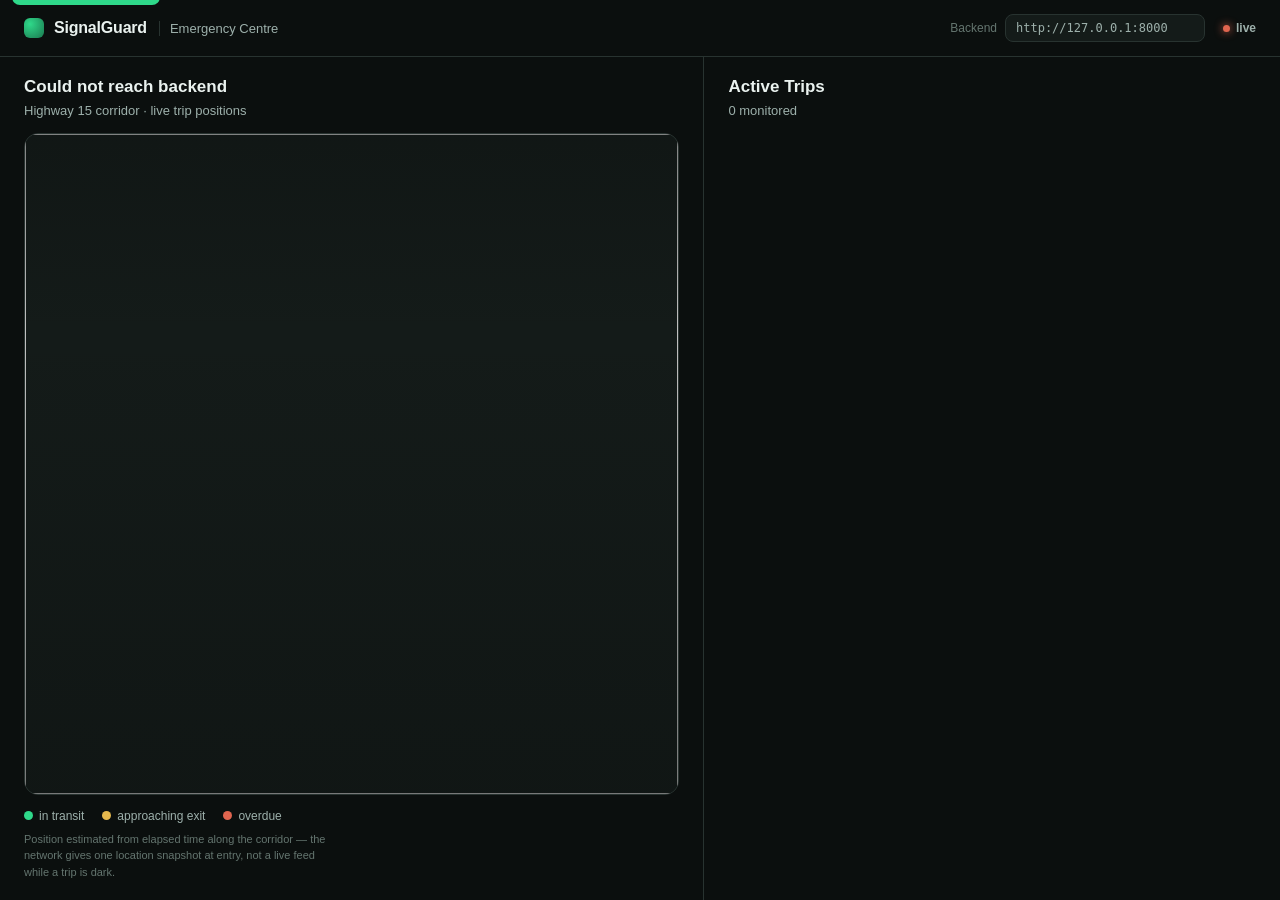
==== dashboard/index.html @ 2173bbbf "feat(dashboard): emergency-centre web dashboard Vanilla HTML/CSS/JS, no build step. Live trip list w" ====
<!doctype html>
<html lang="en">
<head>
<meta charset="UTF-8" />
<meta name="viewport" content="width=device-width, initial-scale=1" />
<meta name="theme-color" content="#0b0f0e" />
<title>SignalGuard — Emergency Centre</title>
<link rel="stylesheet" href="css/style.css" />
</head>
<body>

<a class="skip-link" href="#trip-list">Skip to active trips</a>

<h1 class="visually-hidden">SignalGuard Emergency Centre</h1>

<header class="topbar">
  <div class="brand">
    <span class="brand-mark" aria-hidden="true"></span>
    <span class="brand-name">SignalGuard</span>
    <span class="brand-sub">Emergency Centre</span>
  </div>
  <div class="topbar-right">
    <label class="backend-field">
      <span>Backend</span>
      <input
        id="backend-url"
        type="url"
        name="backend-url"
        autocomplete="off"
        spellcheck="false"
        inputmode="url"
      />
    </label>
    <div class="live-indicator" id="live-indicator" aria-live="polite">
      <span class="dot" aria-hidden="true"></span> live
    </div>
  </div>
</header>

<main class="layout">
  <section class="map-panel" aria-label="Corridor map">
    <div class="panel-head">
      <h2 id="zone-label">Loading zone…</h2>
      <span class="panel-hint">Highway 15 corridor · live trip positions</span>
    </div>
    <div class="map-frame" id="map-frame">
      <img id="map-image" alt="" />
      <div id="map-overlay" class="map-overlay"></div>
      <div class="map-attribution" id="map-attribution"></div>
    </div>
    <div class="legend">
      <span><i class="swatch green" aria-hidden="true"></i> in transit</span>
      <span><i class="swatch amber" aria-hidden="true"></i> approaching exit</span>
      <span><i class="swatch red" aria-hidden="true"></i> overdue</span>
    </div>
    <p class="map-note">Position estimated from elapsed time along the corridor — the network gives one location snapshot at entry, not a live feed while a trip is dark.</p>
  </section>

  <section class="list-panel" aria-label="Active trips">
    <div class="panel-head">
      <h2>Active Trips</h2>
      <span class="panel-hint" id="trip-count">0 monitored</span>
    </div>
    <div id="trip-list" class="trip-list" aria-live="polite"></div>
    <div id="empty-state" class="empty-state">
      <p>No trips in the corridor right now.</p>
      <p class="muted">The queue fills automatically when a traveller crosses a gate — nothing to configure here.</p>
    </div>
  </section>
</main>

<aside class="detail-panel" id="detail-panel" hidden>
  <div class="detail-head">
    <button class="close-btn" id="detail-close" aria-label="Close">✕</button>
    <span class="status-pill" id="detail-status">ACTIVE</span>
  </div>
  <h3 id="detail-name">—</h3>
  <p class="detail-sub" id="detail-msisdn">—</p>

  <dl class="detail-grid">
    <div><dt>Entry point</dt><dd id="detail-entry">—</dd></div>
    <div><dt>Last known location</dt><dd id="detail-lastknown">—</dd></div>
    <div><dt>Predicted vs elapsed</dt><dd id="detail-predicted">—</dd></div>
    <div><dt>Battery at entry</dt><dd id="detail-battery">—</dd></div>
    <div><dt>Congestion at entry</dt><dd id="detail-congestion">—</dd></div>
    <div><dt>Risk score</dt><dd id="detail-risk">—</dd></div>
    <div><dt>Contact-alert status</dt><dd id="detail-alert">—</dd></div>
  </dl>

  <div class="decision-record">
    <h4>Agent Decision Record</h4>
    <pre id="detail-record">—</pre>
  </div>

  <button class="resolve-btn" id="detail-resolve">Mark Resolved</button>
</aside>

<div class="scrim" id="scrim" hidden></div>

<script src="js/app.js"></script>
</body>
</html>
---- dashboard/css/style.css ----
:root {
  color-scheme: dark;
  --bg: #0b0f0e;
  --surface: #141b19;
  --surface-raised: #1c2624;
  --border: #283330;
  --text: #eaf2ef;
  --text-secondary: #9db0ab;
  --text-muted: #64756f;
  --accent: #2fd98a;
  --accent-dim: #1b7a50;
  --amber: #e6b94d;
  --danger: #e0654f;
  --radius: 14px;
}

* { box-sizing: border-box; }

button, a, .trip-marker {
  touch-action: manipulation;
  -webkit-tap-highlight-color: transparent;
}

.visually-hidden {
  position: absolute;
  width: 1px; height: 1px;
  padding: 0; margin: -1px;
  overflow: hidden;
  clip: rect(0, 0, 0, 0);
  white-space: nowrap;
  border: 0;
}

.skip-link {
  position: absolute;
  left: 12px; top: 12px;
  background: var(--accent);
  color: #04150e;
  font-weight: 700;
  font-size: 13px;
  padding: 10px 16px;
  border-radius: 8px;
  z-index: 100;
  transform: translateY(-120%);
  transition: transform 150ms ease;
}
.skip-link:focus {
  transform: translateY(0);
}

html, body {
  margin: 0;
  min-height: 100%;
  background: var(--bg);
  color: var(--text);
  font-family: -apple-system, "Segoe UI", Roboto, Inter, Arial, sans-serif;
}

body {
  display: flex;
  flex-direction: column;
  /* No overflow:hidden here — on a narrow viewport .layout stacks into
     one column and needs the page to scroll normally. The wide-viewport
     two-column layout gets its own contained scrolling instead (see
     .trip-list below), which is where "app-like, not a webpage" belongs. */
  min-height: 100vh;
}

/* ---------- topbar ---------- */

.topbar {
  display: flex;
  align-items: center;
  justify-content: space-between;
  padding: 14px 24px;
  border-bottom: 1px solid var(--border);
  flex: none;
}

.brand { display: flex; align-items: center; gap: 10px; }

.brand-mark {
  width: 20px; height: 20px;
  border-radius: 6px;
  background: radial-gradient(circle at 30% 30%, var(--accent), var(--accent-dim));
}

.brand-name { font-weight: 700; font-size: 16px; letter-spacing: -0.2px; }

.brand-sub {
  color: var(--text-secondary);
  font-size: 13px;
  border-left: 1px solid var(--border);
  padding-left: 10px;
  margin-left: 2px;
}

.topbar-right { display: flex; align-items: center; gap: 18px; }

.backend-field {
  display: flex;
  align-items: center;
  gap: 8px;
  font-size: 12px;
  color: var(--text-muted);
}

.backend-field input {
  background: var(--surface);
  border: 1px solid var(--border);
  color: var(--text-secondary);
  border-radius: 8px;
  padding: 6px 10px;
  font-size: 12px;
  width: 200px;
  font-family: ui-monospace, monospace;
}

.backend-field input:focus {
  border-color: var(--accent);
  color: var(--text);
}

.backend-field input:focus-visible {
  outline: none;
  box-shadow: 0 0 0 3px rgba(47, 217, 138, 0.35);
}

.live-indicator {
  display: flex;
  align-items: center;
  gap: 6px;
  font-size: 12px;
  color: var(--text-secondary);
  font-weight: 600;
}

.live-indicator .dot {
  width: 7px; height: 7px;
  border-radius: 50%;
  background: var(--accent);
  box-shadow: 0 0 8px var(--accent);
  animation: pulse 1.8s ease-in-out infinite;
}

.live-indicator.stale .dot {
  background: var(--danger);
  box-shadow: 0 0 8px var(--danger);
  animation: none;
}

@keyframes pulse {
  0%, 100% { opacity: 1; }
  50% { opacity: 0.35; }
}

/* ---------- layout ---------- */

.layout {
  flex: 1;
  display: grid;
  grid-template-columns: minmax(360px, 1.1fr) minmax(340px, 0.9fr);
  gap: 1px;
  background: var(--border);
  min-height: 0;
}

.map-panel, .list-panel {
  background: var(--bg);
  display: flex;
  flex-direction: column;
  min-width: 0;
  padding: 20px 24px;
}

/* App-like fixed-viewport shell with internally-scrolling panels — only
   once there's room for the two-column grid it's designed for. Below
   that, .layout stacks (see the bottom media query) and the whole page
   scrolls normally instead; forcing overflow:hidden there would trap
   content no viewport had room to show. */
@media (min-width: 861px) {
  body { height: 100vh; overflow: hidden; }
  .layout { overflow: hidden; }
  .map-panel, .list-panel { overflow: hidden; }
}

.panel-head { flex: none; margin-bottom: 14px; }
.panel-head h2 { margin: 0 0 4px; font-size: 17px; font-weight: 600; text-wrap: balance; }
.panel-hint { color: var(--text-secondary); font-size: 13px; }

/* ---------- map ---------- */

.map-frame {
  position: relative;
  flex: 1;
  min-height: 220px;
  border-radius: var(--radius);
  overflow: hidden;
  background: var(--surface);
  border: 1px solid var(--border);
}

.map-frame img {
  position: absolute;
  inset: 0;
  width: 100%;
  height: 100%;
  object-fit: fill; /* container's aspect-ratio is set in JS to match the
                        image exactly, so this never distorts or crops —
                        cropping would break the lat/lon-to-% projection
                        markers rely on. */
  filter: saturate(0.85);
}

.map-frame::after {
  content: "";
  position: absolute;
  inset: 0;
  background: linear-gradient(180deg, rgba(11,15,14,.35), rgba(11,15,14,0) 30%, rgba(11,15,14,.4));
  pointer-events: none;
}

.map-overlay {
  position: absolute;
  inset: 0;
  width: 100%;
  height: 100%;
  z-index: 1;
}

.map-marker {
  position: absolute;
  transform: translate(-50%, -50%);
}

.gate-marker {
  display: flex;
  flex-direction: column;
  align-items: center;
  gap: 3px;
  pointer-events: none;
}
.gate-marker .dot {
  width: 9px; height: 9px;
  border-radius: 50%;
  background: var(--text-muted);
  border: 2px solid rgba(0,0,0,.4);
}
.gate-marker .label {
  font-size: 10px;
  font-weight: 700;
  letter-spacing: 0.4px;
  color: var(--text-secondary);
  background: rgba(11,15,14,.75);
  padding: 2px 6px;
  border-radius: 4px;
  white-space: nowrap;
}

.trip-marker {
  width: 16px; height: 16px;
  border-radius: 50%;
  border: none;
  padding: 0;
  cursor: pointer;
  display: flex;
  align-items: center;
  justify-content: center;
  touch-action: manipulation;
}
.trip-marker:focus-visible {
  outline: 2px solid #fff;
  outline-offset: 3px;
}
.trip-marker::after {
  content: "";
  width: 8px; height: 8px;
  border-radius: 50%;
  background: #fff;
}
.trip-marker.state-green { background: var(--accent); box-shadow: 0 0 0 6px rgba(47,217,138,.18); }
.trip-marker.state-amber { background: var(--amber); box-shadow: 0 0 0 6px rgba(230,185,77,.18); }
.trip-marker.state-red { background: var(--danger); box-shadow: 0 0 0 6px rgba(224,101,79,.22); }
.trip-marker.selected { outline: 2px solid #fff; outline-offset: 2px; }

.map-attribution {
  position: absolute;
  right: 8px; bottom: 6px;
  font-size: 10px;
  color: rgba(255,255,255,.7);
  text-shadow: 0 1px 2px rgba(0,0,0,.8);
  z-index: 2;
}

.legend {
  flex: none;
  display: flex;
  gap: 18px;
  margin-top: 14px;
  font-size: 12px;
  color: var(--text-secondary);
}

.legend span { display: flex; align-items: center; gap: 6px; }

.map-note {
  flex: none;
  margin: 8px 0 0;
  font-size: 11px;
  line-height: 1.5;
  color: var(--text-muted);
  max-width: 52ch;
}

.swatch {
  width: 9px; height: 9px;
  border-radius: 50%;
  display: inline-block;
}
.swatch.green { background: var(--accent); }
.swatch.amber { background: var(--amber); }
.swatch.red { background: var(--danger); }

/* ---------- trip list ---------- */

.list-panel { border-left: 0; }

#trip-count,
.trip-row .trip-meta,
.detail-grid dd {
  font-variant-numeric: tabular-nums;
}

.trip-list {
  flex: 1;
  overflow-y: auto;
  overscroll-behavior: contain;
  display: flex;
  flex-direction: column;
  gap: 8px;
  padding-right: 4px;
}

.trip-row {
  display: flex;
  align-items: center;
  gap: 12px;
  background: var(--surface);
  border: 1px solid var(--border);
  border-radius: 12px;
  padding: 12px 14px;
  cursor: pointer;
  transition: background 120ms ease, border-color 120ms ease;
  text-align: left;
  width: 100%;
}

.trip-row:hover { background: var(--surface-raised); }
.trip-row.selected { border-color: var(--accent); background: var(--surface-raised); }

.trip-row .status-dot {
  width: 10px; height: 10px;
  border-radius: 50%;
  flex: none;
}
.trip-row.state-green .status-dot { background: var(--accent); box-shadow: 0 0 6px var(--accent); }
.trip-row.state-amber .status-dot { background: var(--amber); box-shadow: 0 0 6px var(--amber); }
.trip-row.state-red .status-dot { background: var(--danger); box-shadow: 0 0 6px var(--danger); }

.trip-row .trip-main { flex: 1; min-width: 0; }

.trip-row .trip-name {
  font-weight: 600;
  font-size: 14px;
  white-space: nowrap;
  overflow: hidden;
  text-overflow: ellipsis;
}

.trip-row .trip-meta {
  color: var(--text-secondary);
  font-size: 12px;
  margin-top: 2px;
}

.trip-row .trip-state-label {
  font-size: 11px;
  font-weight: 700;
  letter-spacing: 0.4px;
  padding: 3px 8px;
  border-radius: 6px;
  flex: none;
}
.trip-row.state-green .trip-state-label { color: var(--accent); background: rgba(47,217,138,.12); }
.trip-row.state-amber .trip-state-label { color: var(--amber); background: rgba(230,185,77,.12); }
.trip-row.state-red .trip-state-label { color: var(--danger); background: rgba(224,101,79,.14); }

.empty-state {
  display: none;
  flex: 1;
  align-items: center;
  justify-content: center;
  flex-direction: column;
  text-align: center;
  color: var(--text-secondary);
  gap: 6px;
  padding: 30px;
}
.empty-state.visible { display: flex; }
.empty-state .muted { color: var(--text-muted); font-size: 13px; max-width: 320px; }

/* ---------- detail panel ---------- */

.detail-panel {
  position: fixed;
  top: 0; right: 0; bottom: 0;
  width: min(420px, 100vw);
  background: var(--surface);
  border-left: 1px solid var(--border);
  padding: 24px;
  overflow-y: auto;
  overscroll-behavior: contain;
  z-index: 20;
  transform: translateX(0);
  box-shadow: -20px 0 40px rgba(0,0,0,.4);
}

.detail-head {
  display: flex;
  align-items: center;
  justify-content: space-between;
  margin-bottom: 16px;
}

.close-btn {
  background: none;
  border: none;
  color: var(--text-secondary);
  font-size: 16px;
  cursor: pointer;
  padding: 4px;
  line-height: 1;
}
.close-btn:hover { color: var(--text); }

.status-pill {
  font-size: 11px;
  font-weight: 700;
  letter-spacing: 0.5px;
  padding: 4px 10px;
  border-radius: 20px;
  background: var(--surface-raised);
  color: var(--text-secondary);
  border: 1px solid var(--border);
}
.status-pill.state-green { color: var(--accent); border-color: rgba(47,217,138,.4); }
.status-pill.state-amber { color: var(--amber); border-color: rgba(230,185,77,.4); }
.status-pill.state-red { color: var(--danger); border-color: rgba(224,101,79,.5); }

.detail-panel h3 { margin: 0 0 2px; font-size: 20px; }
.detail-sub { margin: 0 0 20px; color: var(--text-secondary); font-size: 13px; font-family: ui-monospace, monospace; }

.detail-grid {
  display: grid;
  grid-template-columns: 1fr;
  gap: 14px;
  margin: 0 0 22px;
}
.detail-grid dt {
  font-size: 11px;
  text-transform: uppercase;
  letter-spacing: 0.5px;
  color: var(--text-muted);
  margin-bottom: 3px;
}
.detail-grid dd {
  margin: 0;
  font-size: 14px;
  color: var(--text);
}

.decision-record { margin-bottom: 22px; }
.decision-record h4 {
  font-size: 12px;
  text-transform: uppercase;
  letter-spacing: 0.5px;
  color: var(--text-muted);
  margin: 0 0 8px;
}
.decision-record pre {
  background: var(--bg);
  border: 1px solid var(--border);
  border-radius: 10px;
  padding: 12px 14px;
  font-size: 12px;
  line-height: 1.6;
  color: var(--text-secondary);
  white-space: pre-wrap;
  word-break: break-word;
  font-family: ui-monospace, "SF Mono", Consolas, monospace;
  max-height: 220px;
  overflow-y: auto;
}

.resolve-btn {
  width: 100%;
  padding: 13px;
  border-radius: 12px;
  border: none;
  background: var(--accent);
  color: #04150e;
  font-weight: 700;
  font-size: 14px;
  cursor: pointer;
}
.resolve-btn:hover { filter: brightness(1.06); }
.resolve-btn:disabled { opacity: 0.45; cursor: default; }

.scrim {
  position: fixed;
  inset: 0;
  background: rgba(0,0,0,.35);
  z-index: 10;
}

@media (max-width: 860px) {
  .layout { grid-template-columns: 1fr; grid-auto-rows: minmax(240px, auto) 1fr; }
}

@media (prefers-reduced-motion: reduce) {
  .live-indicator .dot { animation: none; }
  .skip-link, .trip-row, .resolve-btn { transition: none; }
}
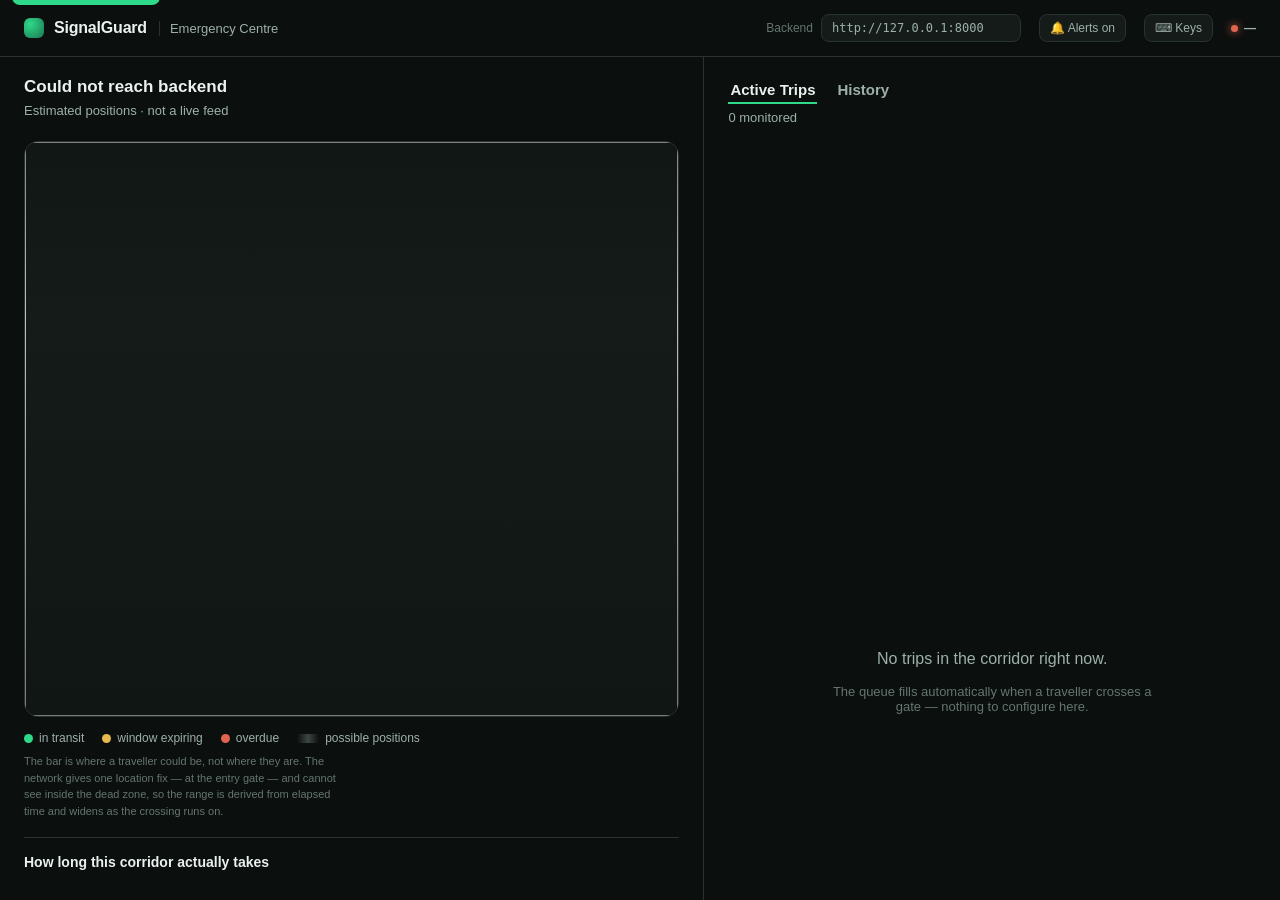
==== commit 4d1c2a55: "fix(dashboard): escape backend-derived text, and rebuild the console Security fix first, because it " ====
--- a/dashboard/index.html
+++ b/dashboard/index.html
@@ -5,13 +5,19 @@
 <meta name="viewport" content="width=device-width, initial-scale=1" />
 <meta name="theme-color" content="#0b0f0e" />
 <title>SignalGuard — Emergency Centre</title>
-<link rel="stylesheet" href="css/style.css" />
+<link rel="stylesheet" href="css/style.css?v=4" />
 </head>
 <body>
 
 <a class="skip-link" href="#trip-list">Skip to active trips</a>
 
 <h1 class="visually-hidden">SignalGuard Emergency Centre</h1>
+
+<!-- Announcements only, never a wrapper around the list. A live region
+     around a list that repaints every 3 seconds makes a screen reader
+     re-read the whole queue on every poll, which is worse than having no
+     live region at all. This node is written to only on transitions. -->
+<div id="announcer" class="visually-hidden" role="status" aria-live="polite" aria-atomic="true"></div>
 
 <header class="topbar">
   <div class="brand">
@@ -31,45 +37,97 @@
         inputmode="url"
       />
     </label>
-    <div class="live-indicator" id="live-indicator" aria-live="polite">
-      <span class="dot" aria-hidden="true"></span> live
+    <button id="mute-toggle" class="mute-toggle" type="button" aria-pressed="false">🔔 Alerts on</button>
+    <button id="shortcut-toggle" class="mute-toggle" type="button" aria-controls="shortcut-hint">⌨ Keys</button>
+    <div class="live-indicator" id="live-indicator">
+      <span class="dot" aria-hidden="true"></span>
+      <span id="last-updated" class="last-updated">—</span>
     </div>
   </div>
 </header>
+
+<!-- Keyboard reference. Hidden by default and toggled with "?" — a
+     dispatcher console should be operable without a mouse, but the list of
+     how is not something to occupy the screen permanently. -->
+<div class="shortcut-hint" id="shortcut-hint" hidden role="dialog" aria-label="Keyboard shortcuts">
+  <h2>Keyboard</h2>
+  <dl></dl>
+</div>
 
 <main class="layout">
   <section class="map-panel" aria-label="Corridor map">
     <div class="panel-head">
       <h2 id="zone-label">Loading zone…</h2>
-      <span class="panel-hint">Highway 15 corridor · live trip positions</span>
+      <span class="panel-hint">Estimated positions · not a live feed</span>
+      <!-- Only rendered when more than one zone exists; a dropdown with a
+           single option is furniture, not a control. -->
+      <label class="zone-picker" hidden>
+        <span class="visually-hidden">Corridor</span>
+        <select id="zone-select" hidden></select>
+      </label>
     </div>
     <div class="map-frame" id="map-frame">
       <img id="map-image" alt="" />
+      <!-- Uncertainty arcs sit under the markers so a marker is always
+           clickable where the two overlap. -->
+      <svg id="cone-layer" class="cone-layer" aria-hidden="true"></svg>
       <div id="map-overlay" class="map-overlay"></div>
       <div class="map-attribution" id="map-attribution"></div>
     </div>
+    <!-- A zone promoted from a coverage candidate has real gates and real
+         trips but no bundled tiles. Drawing its trips over Highway 15's
+         terrain would put a traveller on a map somewhere they have never
+         been, so the frame is hidden and says why. -->
+    <p class="zone-map-note" id="zone-map-note" hidden>
+      No map pack bundled for this corridor yet — it was discovered from
+      coverage data rather than surveyed. The trip list is still live;
+      only the map is unavailable.
+    </p>
     <div class="legend">
       <span><i class="swatch green" aria-hidden="true"></i> in transit</span>
-      <span><i class="swatch amber" aria-hidden="true"></i> approaching exit</span>
+      <span><i class="swatch amber" aria-hidden="true"></i> window expiring</span>
       <span><i class="swatch red" aria-hidden="true"></i> overdue</span>
+      <span><i class="swatch cone" aria-hidden="true"></i> possible positions</span>
     </div>
-    <p class="map-note">Position estimated from elapsed time along the corridor — the network gives one location snapshot at entry, not a live feed while a trip is dark.</p>
+    <p class="map-note">The bar is where a traveller could be, not where they are. The network gives one location fix — at the entry gate — and cannot see inside the dead zone, so the range is derived from elapsed time and widens as the crossing runs on.</p>
+
+    <div class="stats-panel" id="stats-panel">
+      <h3>How long this corridor actually takes</h3>
+      <div id="stats-body"></div>
+    </div>
   </section>
 
-  <section class="list-panel" aria-label="Active trips">
+  <section class="list-panel" aria-label="Trips">
     <div class="panel-head">
-      <h2>Active Trips</h2>
+      <div class="tabs" role="tablist" aria-label="Trip view">
+        <button id="tab-live" class="tab" role="tab" type="button" aria-selected="true">Active Trips</button>
+        <button id="tab-history" class="tab" role="tab" type="button" aria-selected="false">History</button>
+      </div>
       <span class="panel-hint" id="trip-count">0 monitored</span>
     </div>
-    <div id="trip-list" class="trip-list" aria-live="polite"></div>
+    <!-- What moved while the dispatcher was looking elsewhere. -->
+    <aside class="change-banner" id="change-banner" hidden>
+      <div class="change-banner-head">
+        <strong>While you were away</strong>
+        <button type="button" id="change-banner-dismiss" class="mute-toggle">Dismiss</button>
+      </div>
+      <ul id="change-banner-body"></ul>
+    </aside>
+    <div id="trip-list" class="trip-list"></div>
     <div id="empty-state" class="empty-state">
-      <p>No trips in the corridor right now.</p>
-      <p class="muted">The queue fills automatically when a traveller crosses a gate — nothing to configure here.</p>
+      <div data-empty-live>
+        <p>No trips in the corridor right now.</p>
+        <p class="muted">The queue fills automatically when a traveller crosses a gate — nothing to configure here.</p>
+      </div>
+      <div data-empty-history hidden>
+        <p>No completed crossings yet.</p>
+        <p class="muted">Trips move here once they close, so the queue above only ever shows what still needs watching.</p>
+      </div>
     </div>
   </section>
 </main>
 
-<aside class="detail-panel" id="detail-panel" hidden>
+<aside class="detail-panel" id="detail-panel" hidden aria-label="Trip detail">
   <div class="detail-head">
     <button class="close-btn" id="detail-close" aria-label="Close">✕</button>
     <span class="status-pill" id="detail-status">ACTIVE</span>
@@ -81,22 +139,46 @@
     <div><dt>Entry point</dt><dd id="detail-entry">—</dd></div>
     <div><dt>Last known location</dt><dd id="detail-lastknown">—</dd></div>
     <div><dt>Predicted vs elapsed</dt><dd id="detail-predicted">—</dd></div>
+    <div class="span-2"><dt>Where they could be</dt><dd id="detail-position">—</dd></div>
     <div><dt>Battery at entry</dt><dd id="detail-battery">—</dd></div>
     <div><dt>Congestion at entry</dt><dd id="detail-congestion">—</dd></div>
     <div><dt>Risk score</dt><dd id="detail-risk">—</dd></div>
     <div><dt>Contact-alert status</dt><dd id="detail-alert">—</dd></div>
+    <div class="span-2"><dt>Convoy</dt><dd id="detail-convoy">—</dd></div>
   </dl>
 
   <div class="decision-record">
     <h4>Agent Decision Record</h4>
-    <pre id="detail-record">—</pre>
+    <div id="detail-record" class="record-card"></div>
   </div>
 
+  <div class="decision-record" id="detail-escalation-block" hidden>
+    <h4>Escalation Agent Record</h4>
+    <div id="detail-escalation"></div>
+  </div>
+
+  <button class="resolve-btn ghost" id="detail-handoff" type="button">Copy handoff brief</button>
   <button class="resolve-btn" id="detail-resolve">Mark Resolved</button>
+
+  <!-- Resolving clears a live escalation and there is no undo. One stray
+       click on a 40px button should not be able to do that. -->
+  <div class="resolve-confirm" id="detail-resolve-confirm" hidden>
+    <p data-confirm-text></p>
+    <div class="resolve-confirm-actions">
+      <button class="resolve-btn danger" type="button" data-confirm-yes>Yes, resolve</button>
+      <button class="resolve-btn ghost" type="button" data-confirm-no>Cancel</button>
+    </div>
+  </div>
 </aside>
 
 <div class="scrim" id="scrim" hidden></div>
 
-<script src="js/app.js"></script>
+<!-- Version query: this dashboard has no build step, and python -m
+     http.server serves js/app.js with a revalidating Last-Modified
+     that Chrome will happily satisfy from cache across a restart.
+     During the hackathon that meant a browser silently running a
+     previous build of this file while the disk had the current one.
+     Bump on every change. -->
+<script src="js/app.js?v=4"></script>
 </body>
 </html>
--- a/dashboard/css/style.css
+++ b/dashboard/css/style.css
@@ -278,10 +278,15 @@
   border-radius: 50%;
   background: #fff;
 }
-.trip-marker.state-green { background: var(--accent); box-shadow: 0 0 0 6px rgba(47,217,138,.18); }
-.trip-marker.state-amber { background: var(--amber); box-shadow: 0 0 0 6px rgba(230,185,77,.18); }
-.trip-marker.state-red { background: var(--danger); box-shadow: 0 0 0 6px rgba(224,101,79,.22); }
+.trip-marker.state-green { background: var(--accent); box-shadow: 0 0 0 6px rgba(47,217,138,.18); animation: marker-pulse 2.6s ease-in-out infinite; }
+.trip-marker.state-amber { background: var(--amber); box-shadow: 0 0 0 6px rgba(230,185,77,.18); animation: marker-pulse 2s ease-in-out infinite; }
+.trip-marker.state-red { background: var(--danger); box-shadow: 0 0 0 6px rgba(224,101,79,.22); animation: marker-pulse 1.3s ease-in-out infinite; }
 .trip-marker.selected { outline: 2px solid #fff; outline-offset: 2px; }
+
+@keyframes marker-pulse {
+  0%, 100% { transform: scale(1); }
+  50% { transform: scale(1.15); }
+}
 
 .map-attribution {
   position: absolute;
@@ -362,10 +367,19 @@
   width: 10px; height: 10px;
   border-radius: 50%;
   flex: none;
-}
-.trip-row.state-green .status-dot { background: var(--accent); box-shadow: 0 0 6px var(--accent); }
-.trip-row.state-amber .status-dot { background: var(--amber); box-shadow: 0 0 6px var(--amber); }
-.trip-row.state-red .status-dot { background: var(--danger); box-shadow: 0 0 6px var(--danger); }
+  animation: dot-pulse 2.6s ease-in-out infinite;
+}
+/* Pulse speed scales with urgency — green breathes slowly ("all fine, no
+   need to look"), red pulses fastest (draws the eye without a popup or
+   sound, which the dashboard deliberately has neither of). */
+.trip-row.state-green .status-dot { background: var(--accent); --pulse-color: 47,217,138; }
+.trip-row.state-amber .status-dot { background: var(--amber); --pulse-color: 230,185,77; animation-duration: 2s; }
+.trip-row.state-red .status-dot { background: var(--danger); --pulse-color: 224,101,79; animation-duration: 1.3s; }
+
+@keyframes dot-pulse {
+  0%, 100% { box-shadow: 0 0 6px 0 rgba(var(--pulse-color), 0.9); transform: scale(1); }
+  50% { box-shadow: 0 0 13px 3px rgba(var(--pulse-color), 0.55); transform: scale(1.18); }
+}
 
 .trip-row .trip-main { flex: 1; min-width: 0; }
 
@@ -487,19 +501,124 @@
   color: var(--text-muted);
   margin: 0 0 8px;
 }
-.decision-record pre {
+
+/* ---------- structured agent record ---------- */
+/* Renders the backend's "key   value" plain-text record (see
+   backend/app/agent/decision_record.py) as scannable rows instead of a raw
+   <pre> dump — same data, parsed client-side by parseAgentRecord() in
+   app.js. A record can carry more than one block (an escalation record
+   accumulates a tier1 block, later a tier2 block) — each gets its own
+   .record-card so a dispatcher can tell them apart at a glance. */
+
+.record-card {
   background: var(--bg);
   border: 1px solid var(--border);
   border-radius: 10px;
+  padding: 14px 16px;
+  max-height: 260px;
+  overflow-y: auto;
+}
+.record-card + .record-card { margin-top: 10px; }
+
+.record-empty {
+  margin: 0;
   padding: 12px 14px;
-  font-size: 12px;
-  line-height: 1.6;
-  color: var(--text-secondary);
-  white-space: pre-wrap;
+  font-size: 12.5px;
+  color: var(--text-muted);
+  background: var(--bg);
+  border: 1px solid var(--border);
+  border-radius: 10px;
+}
+
+.record-card-title {
+  display: flex;
+  align-items: center;
+  gap: 8px;
+  font-size: 11px;
+  font-weight: 700;
+  letter-spacing: 0.5px;
+  text-transform: uppercase;
+  color: var(--text-secondary);
+  margin-bottom: 10px;
+  padding-bottom: 8px;
+  border-bottom: 1px solid var(--border);
+}
+.record-card-title .status-pill { padding: 2px 8px; font-size: 10px; }
+
+.record-row {
+  display: grid;
+  grid-template-columns: 78px 1fr;
+  gap: 10px;
+  align-items: baseline;
+  padding: 5px 0;
+  font-size: 12.5px;
+}
+.record-row + .record-row { border-top: 1px dashed var(--border); }
+
+.record-key {
+  color: var(--text-muted);
+  font-family: ui-monospace, "SF Mono", Consolas, monospace;
+  font-size: 11px;
+  text-transform: uppercase;
+  letter-spacing: 0.3px;
+}
+
+.record-value {
+  color: var(--text-secondary);
+  line-height: 1.55;
   word-break: break-word;
+}
+
+.record-row.is-reasoning .record-value,
+.record-row.is-note .record-value {
+  color: var(--text);
+  font-style: italic;
+}
+
+.record-row.is-model .record-value {
   font-family: ui-monospace, "SF Mono", Consolas, monospace;
-  max-height: 220px;
-  overflow-y: auto;
+  color: var(--accent);
+}
+
+.record-row.is-window .record-value { color: var(--text); font-weight: 600; }
+.record-row.is-window .record-sub { color: var(--text-muted); font-weight: 400; margin-left: 4px; }
+
+.record-row.is-action .record-value {
+  color: var(--accent);
+  font-weight: 600;
+}
+
+.record-signals {
+  display: flex;
+  flex-wrap: wrap;
+  gap: 6px;
+}
+.signal-chip {
+  font-family: ui-monospace, "SF Mono", Consolas, monospace;
+  font-size: 11px;
+  color: var(--text-secondary);
+  background: var(--surface-raised);
+  border: 1px solid var(--border);
+  border-radius: 6px;
+  padding: 2px 7px;
+}
+.signal-chip.is-reachable { color: var(--amber); border-color: rgba(230,185,77,.4); }
+.signal-chip.is-dark { color: var(--text-secondary); }
+
+.record-tools {
+  display: flex;
+  flex-wrap: wrap;
+  gap: 6px;
+}
+.tool-chip {
+  font-family: ui-monospace, "SF Mono", Consolas, monospace;
+  font-size: 10.5px;
+  color: var(--accent);
+  background: rgba(47,217,138,.1);
+  border: 1px solid rgba(47,217,138,.25);
+  border-radius: 6px;
+  padding: 2px 7px;
+  white-space: nowrap;
 }
 
 .resolve-btn {
@@ -528,6 +647,261 @@
 }
 
 @media (prefers-reduced-motion: reduce) {
-  .live-indicator .dot { animation: none; }
+  .live-indicator .dot,
+  .trip-row .status-dot,
+  .trip-marker { animation: none; }
   .skip-link, .trip-row, .resolve-btn { transition: none; }
 }
+
+/* ==========================================================================
+   Additions: uncertainty cones, view tabs, corridor stats, resolve
+   confirmation, freshness readout, alert toggle.
+   ========================================================================== */
+
+/* -- top bar ------------------------------------------------------------- */
+
+.mute-toggle {
+  background: var(--surface);
+  border: 1px solid var(--border);
+  color: var(--text-secondary);
+  font: inherit;
+  font-size: 12px;
+  padding: 6px 10px;
+  border-radius: 8px;
+  cursor: pointer;
+  white-space: nowrap;
+}
+.mute-toggle:hover { color: var(--text); border-color: var(--text-muted); }
+.mute-toggle[aria-pressed="true"] { opacity: 0.65; }
+
+.last-updated { font-size: 12px; color: var(--text-secondary); font-variant-numeric: tabular-nums; }
+.last-updated.is-stale { color: var(--danger); }
+
+/* -- uncertainty cone ----------------------------------------------------- */
+
+.cone-layer {
+  position: absolute;
+  inset: 0;
+  width: 100%;
+  height: 100%;
+  pointer-events: none;
+  z-index: 1;
+}
+.cone {
+  stroke-width: 9;
+  stroke-linecap: round;
+  opacity: 0.34;
+}
+.cone-green { stroke: var(--accent); }
+.cone-amber { stroke: var(--amber); }
+.cone-red   { stroke: var(--danger); opacity: 0.45; }
+
+.map-overlay { z-index: 2; }
+
+/* A best guess that has outlived its own prediction stops being drawn as a
+   position: hollow, so the arc is what the eye reads. */
+.trip-marker.is-estimate-only {
+  background: transparent !important;
+  border: 2px dashed currentColor;
+  animation: none;
+}
+.trip-marker.is-estimate-only.state-green { color: var(--accent); }
+.trip-marker.is-estimate-only.state-amber { color: var(--amber); }
+.trip-marker.is-estimate-only.state-red   { color: var(--danger); }
+
+.swatch.cone {
+  background: linear-gradient(90deg, transparent, var(--text-secondary), transparent);
+  width: 22px;
+  border-radius: 2px;
+}
+
+/* -- view tabs ------------------------------------------------------------ */
+
+.tabs { display: flex; gap: 4px; margin-bottom: 4px; }
+.tab {
+  background: none;
+  border: 0;
+  border-bottom: 2px solid transparent;
+  color: var(--text-secondary);
+  font: inherit;
+  font-size: 15px;
+  font-weight: 600;
+  padding: 4px 2px;
+  margin-right: 14px;
+  cursor: pointer;
+}
+.tab[aria-selected="true"] { color: var(--text); border-bottom-color: var(--accent); }
+.tab:hover { color: var(--text); }
+
+/* -- corridor stats ------------------------------------------------------- */
+
+.stats-panel {
+  margin-top: 18px;
+  padding-top: 16px;
+  border-top: 1px solid var(--border);
+}
+.stats-panel h3 { margin: 0 0 10px; font-size: 14px; font-weight: 600; }
+.stats-summary { margin: 0 0 12px; font-size: 12px; color: var(--text-secondary); }
+.stats-bars { display: flex; flex-direction: column; gap: 6px; }
+.stats-bar {
+  display: grid;
+  grid-template-columns: 46px 1fr 84px;
+  align-items: center;
+  gap: 10px;
+  font-size: 12px;
+  /* Below the sample floor the bucket is shown but visibly not in play —
+     that distinction is the point, not a footnote. */
+  opacity: 0.42;
+}
+.stats-bar.in-use { opacity: 1; }
+.stats-hour { color: var(--text-secondary); font-variant-numeric: tabular-nums; }
+.stats-track {
+  position: relative;
+  height: 8px;
+  background: var(--surface);
+  border-radius: 4px;
+  overflow: hidden;
+}
+.stats-fill {
+  position: absolute;
+  left: 0; top: 0; bottom: 0;
+  background: var(--accent);
+  border-radius: 4px;
+}
+/* p50 -> p90 tail: how much longer the slow crossings ran. */
+.stats-tail {
+  position: absolute;
+  top: 0; bottom: 0;
+  background: repeating-linear-gradient(
+    90deg, var(--amber) 0 3px, transparent 3px 6px
+  );
+  opacity: 0.7;
+}
+.stats-value { color: var(--text-secondary); text-align: right; font-variant-numeric: tabular-nums; }
+
+/* -- detail additions ----------------------------------------------------- */
+
+.detail-grid .span-2 { grid-column: 1 / -1; }
+
+.record-row.is-history .record-value { color: var(--text-secondary); font-style: italic; }
+.record-row.is-declared .record-value { color: var(--amber); }
+
+/* -- resolve confirmation -------------------------------------------------- */
+
+.resolve-confirm {
+  margin-top: 12px;
+  padding: 14px;
+  border: 1px solid rgba(224,101,79,.4);
+  background: rgba(224,101,79,.08);
+  border-radius: 12px;
+}
+.resolve-confirm p { margin: 0 0 12px; font-size: 13px; line-height: 1.5; }
+.resolve-confirm-actions { display: flex; gap: 8px; }
+.resolve-confirm-actions .resolve-btn { margin: 0; flex: 1; }
+.resolve-btn.danger { background: var(--danger); color: #1a0b08; border-color: var(--danger); }
+.resolve-btn.ghost { background: transparent; color: var(--text-secondary); }
+.resolve-btn.ghost:hover { color: var(--text); }
+
+/* -- reduced motion -------------------------------------------------------- */
+
+@media (prefers-reduced-motion: reduce) {
+  .trip-marker,
+  .trip-row .status-dot,
+  .live-indicator .dot {
+    animation: none !important;
+  }
+}
+
+
+/* ==========================================================================
+   Zone picker, change banner, keyboard sheet, handoff.
+   ========================================================================== */
+
+.zone-picker { display: block; margin-top: 8px; }
+.zone-picker select {
+  background: var(--surface);
+  color: var(--text);
+  border: 1px solid var(--border);
+  border-radius: 8px;
+  padding: 6px 10px;
+  font: inherit;
+  font-size: 13px;
+  max-width: 100%;
+}
+.zone-picker select:focus-visible { outline: 2px solid var(--accent); outline-offset: 2px; }
+
+.zone-map-note {
+  margin: 0 0 14px;
+  padding: 14px;
+  border: 1px dashed var(--border);
+  border-radius: 12px;
+  color: var(--text-secondary);
+  font-size: 13px;
+  line-height: 1.5;
+}
+
+/* -- change banner --------------------------------------------------------- */
+
+.change-banner {
+  flex: none;
+  margin-bottom: 12px;
+  padding: 12px 14px;
+  border: 1px solid rgba(230,185,77,.4);
+  background: rgba(230,185,77,.08);
+  border-radius: 12px;
+}
+.change-banner-head {
+  display: flex;
+  align-items: center;
+  justify-content: space-between;
+  gap: 12px;
+  margin-bottom: 8px;
+  font-size: 13px;
+  color: var(--amber);
+}
+.change-banner ul { margin: 0; padding-left: 18px; }
+.change-banner li {
+  font-size: 12.5px;
+  line-height: 1.6;
+  color: var(--text-secondary);
+}
+.change-banner li.muted { color: var(--text-muted); }
+
+/* A row that moved while nobody was watching keeps a marker until the
+   banner is dismissed, so the banner and the queue agree. */
+.trip-row.changed-while-away {
+  box-shadow: inset 3px 0 0 var(--amber);
+}
+
+/* -- keyboard sheet -------------------------------------------------------- */
+
+.shortcut-hint {
+  position: fixed;
+  right: 24px;
+  bottom: 24px;
+  z-index: 60;
+  width: 260px;
+  padding: 16px 18px;
+  border-radius: 14px;
+  border: 1px solid var(--border);
+  background: var(--surface-raised);
+  box-shadow: 0 18px 40px rgba(0,0,0,.45);
+}
+.shortcut-hint h2 { margin: 0 0 10px; font-size: 13px; font-weight: 600; }
+.shortcut-hint dl {
+  margin: 0;
+  display: grid;
+  grid-template-columns: auto 1fr;
+  gap: 6px 12px;
+  font-size: 12.5px;
+}
+.shortcut-hint dt {
+  font-family: ui-monospace, monospace;
+  color: var(--text);
+  white-space: nowrap;
+}
+.shortcut-hint dd { margin: 0; color: var(--text-secondary); }
+
+/* -- handoff --------------------------------------------------------------- */
+
+#detail-handoff { margin-bottom: 8px; }
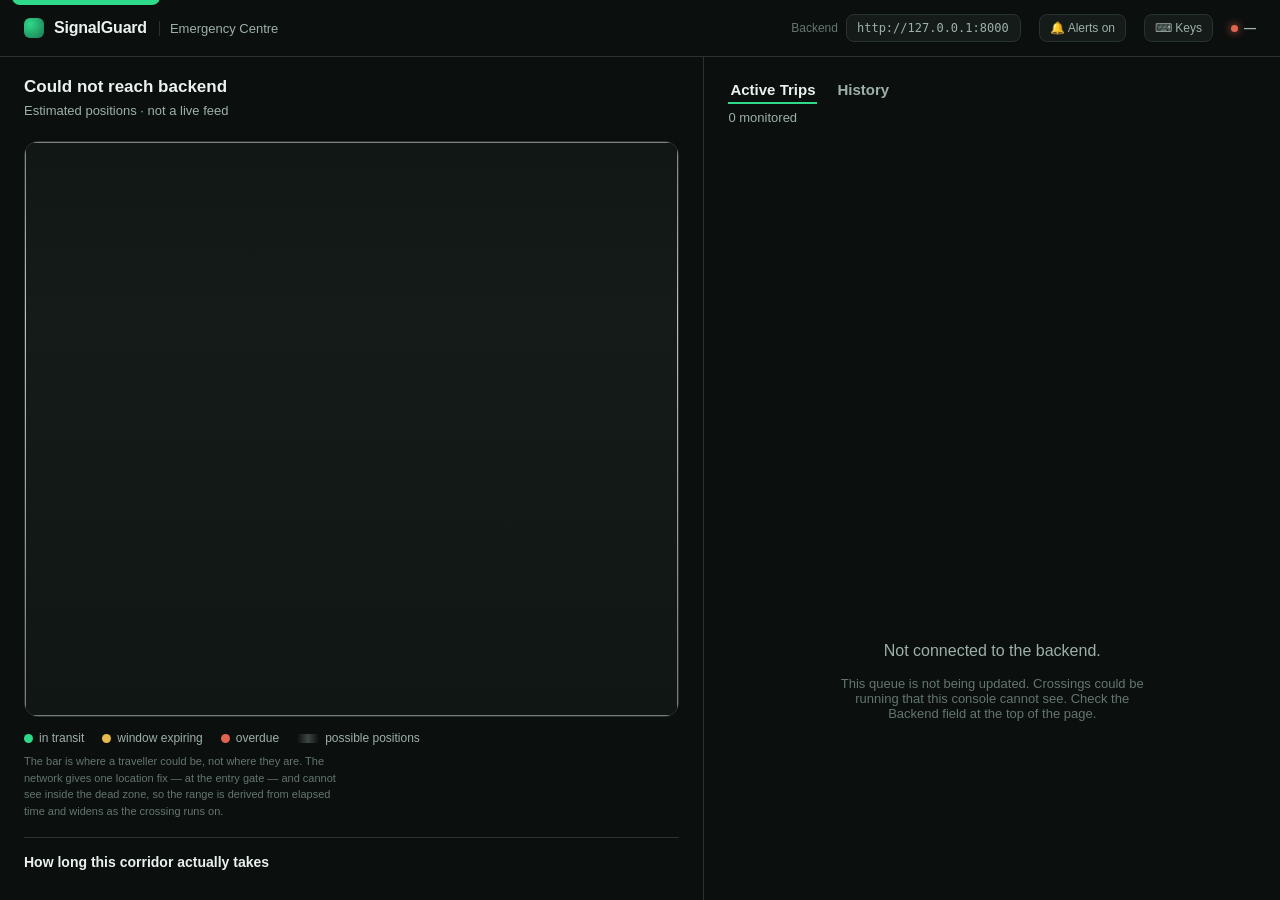
==== commit e0f995f1: "feat(dashboard): make the queue triage-first and stop it overstating what it knows A pass over the e" ====
--- a/dashboard/index.html
+++ b/dashboard/index.html
@@ -5,7 +5,7 @@
 <meta name="viewport" content="width=device-width, initial-scale=1" />
 <meta name="theme-color" content="#0b0f0e" />
 <title>SignalGuard — Emergency Centre</title>
-<link rel="stylesheet" href="css/style.css?v=4" />
+<link rel="stylesheet" href="css/style.css?v=6" />
 </head>
 <body>
 
@@ -57,7 +57,15 @@
 <main class="layout">
   <section class="map-panel" aria-label="Corridor map">
     <div class="panel-head">
-      <h2 id="zone-label">Loading zone…</h2>
+      <div class="panel-head-row">
+        <h2 id="zone-label">Loading zone…</h2>
+        <!-- Narrow viewports only (see the max-width:860px block in
+             style.css). There the queue comes first and the map is a
+             reference the dispatcher opens deliberately, rather than 700px
+             of terrain between them and the list they came for. -->
+        <button id="map-toggle" class="map-toggle" type="button"
+                aria-expanded="true" aria-controls="map-collapse">Hide map</button>
+      </div>
       <span class="panel-hint">Estimated positions · not a live feed</span>
       <!-- Only rendered when more than one zone exists; a dropdown with a
            single option is furniture, not a control. -->
@@ -66,6 +74,7 @@
         <select id="zone-select" hidden></select>
       </label>
     </div>
+    <div class="map-collapse" id="map-collapse">
     <div class="map-frame" id="map-frame">
       <img id="map-image" alt="" />
       <!-- Uncertainty arcs sit under the markers so a marker is always
@@ -95,6 +104,7 @@
       <h3>How long this corridor actually takes</h3>
       <div id="stats-body"></div>
     </div>
+    </div><!-- /#map-collapse -->
   </section>
 
   <section class="list-panel" aria-label="Trips">
@@ -113,6 +123,12 @@
       </div>
       <ul id="change-banner-body"></ul>
     </aside>
+    <!-- The queue re-sorts by severity on every poll. While the pointer is
+         inside the list (or a detail panel is open) that reordering is
+         held back and announced here instead — a row that moves out from
+         under a cursor mid-click is how the wrong traveller gets marked
+         resolved. Clicking this applies the held order. -->
+    <button class="order-pending" id="order-pending" type="button" hidden></button>
     <div id="trip-list" class="trip-list"></div>
     <div id="empty-state" class="empty-state">
       <div data-empty-live>
@@ -123,6 +139,18 @@
         <p>No completed crossings yet.</p>
         <p class="muted">Trips move here once they close, so the queue above only ever shows what still needs watching.</p>
       </div>
+      <!-- An empty queue has two opposite causes — nothing is crossing, or
+           nothing is reaching us — and this is the largest element on the
+           page, so getting it wrong is not a small mistake. "No trips in
+           the corridor right now" is a claim about the corridor; when the
+           poll is failing this console has no idea what the corridor is
+           doing and must say that instead. The app refuses the same
+           mistake for the same reason — see home_shell.dart's
+           _backendUnreachable. -->
+      <div data-empty-offline hidden>
+        <p>Not connected to the backend.</p>
+        <p class="muted">This queue is not being updated. Crossings could be running that this console cannot see. Check the Backend field at the top of the page.</p>
+      </div>
     </div>
   </section>
 </main>
@@ -135,9 +163,23 @@
   <h3 id="detail-name">—</h3>
   <p class="detail-sub" id="detail-msisdn">—</p>
 
+  <!-- A trip can leave the live queue while its panel is open on this
+       screen — resolved from another console, or closed because the
+       traveller reached the exit gate. The figures below then stop being
+       refreshed, and a dispatcher has no way to tell a frozen panel from a
+       calm one, so the panel says which it is. -->
+  <p class="detail-gone" id="detail-gone" hidden>
+    This trip has left the live queue — it was resolved or closed elsewhere.
+    Nothing below is being updated any more.
+  </p>
+
   <dl class="detail-grid">
-    <div><dt>Entry point</dt><dd id="detail-entry">—</dd></div>
-    <div><dt>Last known location</dt><dd id="detail-lastknown">—</dd></div>
+    <!-- The network has exactly one location fix per trip, taken at the
+         entry gate, so these two are the same value on most trips. When
+         they are, the second row is hidden and the first says so rather
+         than printing the same coordinate pair twice. -->
+    <div id="detail-entry-row"><dt id="detail-entry-label">Entry point</dt><dd id="detail-entry">—</dd></div>
+    <div id="detail-lastknown-row"><dt>Last known location</dt><dd id="detail-lastknown">—</dd></div>
     <div><dt>Predicted vs elapsed</dt><dd id="detail-predicted">—</dd></div>
     <div class="span-2"><dt>Where they could be</dt><dd id="detail-position">—</dd></div>
     <div><dt>Battery at entry</dt><dd id="detail-battery">—</dd></div>
@@ -147,26 +189,40 @@
     <div class="span-2"><dt>Convoy</dt><dd id="detail-convoy">—</dd></div>
   </dl>
 
-  <div class="decision-record">
-    <h4>Agent Decision Record</h4>
-    <div id="detail-record" class="record-card"></div>
-  </div>
+  <!-- A disclosure rather than a fixed-height scroller. The card used to
+       be capped at 260px with its own overflow, which put a second
+       scrollbar inside a panel that already scrolls and clipped the
+       reasoning to about six lines. The line that justifies the risk
+       score is the summary, so it is readable without opening anything;
+       the signals, model and history behind it are one click away. -->
+  <details class="decision-record disclosure" id="detail-record-block">
+    <summary>
+      <span class="disclosure-title">Agent Decision Record</span>
+      <span class="disclosure-lead" id="detail-record-lead"></span>
+    </summary>
+    <div id="detail-record"></div>
+  </details>
 
   <div class="decision-record" id="detail-escalation-block" hidden>
     <h4>Escalation Agent Record</h4>
     <div id="detail-escalation"></div>
   </div>
 
-  <button class="resolve-btn ghost" id="detail-handoff" type="button">Copy handoff brief</button>
-  <button class="resolve-btn" id="detail-resolve">Mark Resolved</button>
-
-  <!-- Resolving clears a live escalation and there is no undo. One stray
-       click on a 40px button should not be able to do that. -->
-  <div class="resolve-confirm" id="detail-resolve-confirm" hidden>
-    <p data-confirm-text></p>
-    <div class="resolve-confirm-actions">
-      <button class="resolve-btn danger" type="button" data-confirm-yes>Yes, resolve</button>
-      <button class="resolve-btn ghost" type="button" data-confirm-no>Cancel</button>
+  <!-- Pinned to the bottom of the panel. These used to sit below both
+       records, which on an escalated trip is a full screen of scrolling
+       between reading the situation and being able to act on it. -->
+  <div class="detail-actions">
+    <button class="resolve-btn ghost" id="detail-handoff" type="button">Copy handoff brief</button>
+    <button class="resolve-btn" id="detail-resolve">Mark Resolved</button>
+
+    <!-- Resolving clears a live escalation and there is no undo. One stray
+         click on a 40px button should not be able to do that. -->
+    <div class="resolve-confirm" id="detail-resolve-confirm" hidden>
+      <p data-confirm-text></p>
+      <div class="resolve-confirm-actions">
+        <button class="resolve-btn danger" type="button" data-confirm-yes>Yes, resolve</button>
+        <button class="resolve-btn ghost" type="button" data-confirm-no>Cancel</button>
+      </div>
     </div>
   </div>
 </aside>
@@ -179,6 +235,6 @@
      During the hackathon that meant a browser silently running a
      previous build of this file while the disk had the current one.
      Bump on every change. -->
-<script src="js/app.js?v=4"></script>
+<script src="js/app.js?v=6"></script>
 </body>
 </html>
--- a/dashboard/css/style.css
+++ b/dashboard/css/style.css
@@ -68,10 +68,17 @@
 
 /* ---------- topbar ---------- */
 
+/* Wraps rather than overflows. Unwrapped, this row was 746px wide inside
+   a 375px viewport — the backend field, both toggles and the freshness
+   readout all sat off the right edge and took the whole page's horizontal
+   scroll with them. Nothing in here is optional enough to hide, so it
+   wraps onto a second line instead. */
 .topbar {
   display: flex;
   align-items: center;
   justify-content: space-between;
+  flex-wrap: wrap;
+  gap: 10px 16px;
   padding: 14px 24px;
   border-bottom: 1px solid var(--border);
   flex: none;
@@ -95,7 +102,13 @@
   margin-left: 2px;
 }
 
-.topbar-right { display: flex; align-items: center; gap: 18px; }
+.topbar-right {
+  display: flex;
+  align-items: center;
+  flex-wrap: wrap;
+  gap: 10px 18px;
+  min-width: 0;
+}
 
 .backend-field {
   display: flex;
@@ -103,6 +116,10 @@
   gap: 8px;
   font-size: 12px;
   color: var(--text-muted);
+  /* min-width:0 is what actually lets it shrink — a flex item defaults to
+     min-width:auto and refuses to go below its input's width. */
+  min-width: 0;
+  flex: 1 1 200px;
 }
 
 .backend-field input {
@@ -112,7 +129,9 @@
   border-radius: 8px;
   padding: 6px 10px;
   font-size: 12px;
-  width: 200px;
+  width: 100%;
+  max-width: 240px;
+  min-width: 0;
   font-family: ui-monospace, monospace;
 }
 
@@ -346,12 +365,19 @@
   padding-right: 4px;
 }
 
+/* Row weight tracks severity. Every row used to be the same height, the
+   same padding and the same type size, with a 10px dot and a small pill
+   carrying the entire difference between "in transit" and "nobody has
+   heard from this person in sixteen hours". At four trips that is a
+   reading exercise; at twenty it is a miss. Red rows get a thick left
+   edge, more air and a larger name; green rows condense. */
 .trip-row {
   display: flex;
   align-items: center;
   gap: 12px;
   background: var(--surface);
   border: 1px solid var(--border);
+  border-left: 3px solid var(--border);
   border-radius: 12px;
   padding: 12px 14px;
   cursor: pointer;
@@ -360,6 +386,21 @@
   width: 100%;
 }
 
+.trip-row.state-green {
+  padding-top: 9px;
+  padding-bottom: 9px;
+  border-left-color: rgba(47, 217, 138, 0.45);
+}
+.trip-row.state-amber { border-left-color: var(--amber); }
+.trip-row.state-red {
+  border-left-width: 5px;
+  border-left-color: var(--danger);
+  padding-top: 14px;
+  padding-bottom: 14px;
+  background: linear-gradient(90deg, rgba(224, 101, 79, 0.09), transparent 55%), var(--surface);
+}
+.trip-row.state-red .trip-name { font-size: 15.5px; }
+
 .trip-row:hover { background: var(--surface-raised); }
 .trip-row.selected { border-color: var(--accent); background: var(--surface-raised); }
 
@@ -395,6 +436,26 @@
   color: var(--text-secondary);
   font-size: 12px;
   margin-top: 2px;
+}
+
+/* Elapsed was the prominent number and overdue-by was left as arithmetic
+   for the reader: "1015 min elapsed / 105 min window" is a subtraction
+   performed under stress. This is the answer, counting up live. */
+.trip-row .trip-overdue {
+  display: none;
+  margin-top: 3px;
+  font-size: 13px;
+  font-weight: 700;
+  letter-spacing: 0.2px;
+  color: var(--danger);
+  font-variant-numeric: tabular-nums;
+}
+.trip-row.state-red .trip-overdue { display: block; }
+.trip-row.state-amber .trip-overdue {
+  display: block;
+  color: var(--amber);
+  font-weight: 600;
+  font-size: 12.5px;
 }
 
 .trip-row .trip-state-label {
@@ -431,7 +492,12 @@
   width: min(420px, 100vw);
   background: var(--surface);
   border-left: 1px solid var(--border);
-  padding: 24px;
+  /* No bottom padding: .detail-actions is sticky to the bottom of this
+     scrollport, and a sticky offset is measured from the padding box. With
+     24px here the bar parked 24px short of the panel edge and left a strip
+     of scrolling content visible beneath it. The bar supplies that padding
+     itself instead. */
+  padding: 24px 24px 0;
   overflow-y: auto;
   overscroll-behavior: contain;
   z-index: 20;
@@ -510,13 +576,16 @@
    accumulates a tier1 block, later a tier2 block) — each gets its own
    .record-card so a dispatcher can tell them apart at a glance. */
 
+/* No max-height and no overflow here on purpose. This card sits inside
+   .detail-panel, which is itself the scroll container; capping it put a
+   second scrollbar directly beside the first and clipped the agent's
+   reasoning to roughly six lines. Length is controlled by the disclosure
+   this now lives in (see .disclosure below), not by a scroll box. */
 .record-card {
   background: var(--bg);
   border: 1px solid var(--border);
   border-radius: 10px;
   padding: 14px 16px;
-  max-height: 260px;
-  overflow-y: auto;
 }
 .record-card + .record-card { margin-top: 10px; }
 
@@ -642,8 +711,20 @@
   z-index: 10;
 }
 
+/* Below the two-column breakpoint the panels stack, and the order they
+   stacked in put the map, its legend, a four-line disclaimer and the
+   corridor histogram above the trip queue — roughly a full screen of
+   context before the list the dispatcher opened the page for. The queue
+   goes first; the map is still there, collapsed by default, one tap away
+   (see #map-toggle). */
 @media (max-width: 860px) {
-  .layout { grid-template-columns: 1fr; grid-auto-rows: minmax(240px, auto) 1fr; }
+  .layout {
+    display: flex;
+    flex-direction: column;
+  }
+  .list-panel { order: 1; }
+  .map-panel { order: 2; }
+  .list-panel { min-height: 60vh; }
 }
 
 @media (prefers-reduced-motion: reduce) {
@@ -903,5 +984,231 @@
 .shortcut-hint dd { margin: 0; color: var(--text-secondary); }
 
 /* -- handoff --------------------------------------------------------------- */
-
-#detail-handoff { margin-bottom: 8px; }
+/* Spacing comes from .detail-actions' gap now that both buttons live in
+   the pinned action bar. */
+
+
+/* ==========================================================================
+   Queue grouping, held reordering, pinned detail actions, coordinate
+   fields, and the narrow-viewport map disclosure.
+   ========================================================================== */
+
+/* -- group headers --------------------------------------------------------- */
+/* Severity sorting alone left the escalated trip as row one of an otherwise
+   identical list, which reads as "first" rather than as "different". A
+   header names the group and carries its count, and sticks to the top of
+   the scroller so the boundary survives scrolling a long queue. */
+
+.group-head {
+  position: sticky;
+  top: 0;
+  z-index: 3;
+  display: flex;
+  align-items: baseline;
+  gap: 8px;
+  margin: 2px 0 -2px;
+  padding: 6px 2px 6px;
+  font-size: 11px;
+  font-weight: 700;
+  letter-spacing: 0.7px;
+  text-transform: uppercase;
+  color: var(--text-muted);
+  background: var(--bg);
+}
+.group-head + .trip-row { margin-top: 0; }
+/* j/k navigation scrolls rows into view with block:"nearest", which would
+   otherwise tuck the row under the sticky header it belongs to. */
+.trip-row { scroll-margin-top: 34px; }
+.group-head .group-count {
+  font-variant-numeric: tabular-nums;
+  letter-spacing: 0;
+}
+.group-head.for-red { color: var(--danger); }
+.group-head.for-amber { color: var(--amber); }
+
+/* -- held reordering ------------------------------------------------------- */
+/* Shown only while the queue's true order is being held back. Red when one
+   of the held changes is an escalation, because that is the case where
+   "the list is not currently re-sorting" has to be visible rather than
+   merely true. */
+
+.order-pending {
+  flex: none;
+  width: 100%;
+  margin-bottom: 8px;
+  padding: 9px 12px;
+  border-radius: 10px;
+  border: 1px solid var(--border);
+  background: var(--surface-raised);
+  color: var(--text-secondary);
+  font: inherit;
+  font-size: 12.5px;
+  text-align: left;
+  cursor: pointer;
+}
+.order-pending:hover { color: var(--text); border-color: var(--text-muted); }
+.order-pending.is-urgent {
+  border-color: rgba(224, 101, 79, 0.55);
+  background: rgba(224, 101, 79, 0.12);
+  color: var(--danger);
+  font-weight: 600;
+}
+
+/* -- pinned detail actions ------------------------------------------------- */
+/* Sticks to the bottom of the scrolling panel. The negative margins bleed
+   it through .detail-panel's 24px padding so it reads as a bar rather than
+   as a floating card. */
+
+.detail-actions {
+  position: sticky;
+  bottom: 0;
+  z-index: 4;
+  display: flex;
+  flex-direction: column;
+  gap: 8px;
+  margin: 24px -24px 0;
+  padding: 14px 24px 22px;
+  background: var(--surface);
+  border-top: 1px solid var(--border);
+  box-shadow: 0 -14px 26px rgba(0, 0, 0, 0.35);
+}
+.detail-actions .resolve-confirm { margin-top: 4px; }
+
+/* -- decision-record disclosure -------------------------------------------- */
+
+.disclosure { border: 0; padding: 0; }
+.disclosure > summary {
+  display: block;
+  cursor: pointer;
+  list-style: none;
+  padding: 10px 12px 10px 26px;
+  border: 1px solid var(--border);
+  border-radius: 10px;
+  background: var(--bg);
+  position: relative;
+}
+.disclosure > summary::-webkit-details-marker { display: none; }
+.disclosure > summary::before {
+  content: "▸";
+  position: absolute;
+  left: 10px;
+  top: 10px;
+  color: var(--text-muted);
+  font-size: 11px;
+  transition: transform 120ms ease;
+}
+.disclosure[open] > summary::before { transform: rotate(90deg); }
+.disclosure[open] > summary {
+  border-bottom-left-radius: 0;
+  border-bottom-right-radius: 0;
+  border-bottom-color: transparent;
+}
+.disclosure > summary:hover { border-color: var(--text-muted); }
+
+.disclosure-title {
+  display: block;
+  font-size: 11px;
+  font-weight: 700;
+  text-transform: uppercase;
+  letter-spacing: 0.5px;
+  color: var(--text-muted);
+}
+/* The one line that justifies the risk score, visible without opening
+   anything. Clamped rather than truncated mid-word. */
+.disclosure-lead {
+  display: -webkit-box;
+  -webkit-line-clamp: 3;
+  line-clamp: 3;
+  -webkit-box-orient: vertical;
+  overflow: hidden;
+  margin-top: 5px;
+  font-size: 12.5px;
+  line-height: 1.5;
+  font-style: italic;
+  color: var(--text);
+}
+.disclosure-lead:empty { display: none; }
+.disclosure[open] > summary .disclosure-lead { display: none; }
+.disclosure[open] .record-card {
+  border-top-left-radius: 0;
+  border-top-right-radius: 0;
+}
+
+/* -- coordinate fields ------------------------------------------------------ */
+
+.coord-value {
+  display: flex;
+  align-items: baseline;
+  gap: 8px;
+  flex-wrap: wrap;
+}
+.coord-text { font-family: ui-monospace, "SF Mono", Consolas, monospace; font-size: 13px; }
+.copy-coord {
+  background: none;
+  border: 1px solid var(--border);
+  border-radius: 6px;
+  color: var(--text-muted);
+  font: inherit;
+  font-size: 10.5px;
+  letter-spacing: 0.3px;
+  text-transform: uppercase;
+  padding: 2px 7px;
+  cursor: pointer;
+}
+.copy-coord:hover { color: var(--text); border-color: var(--text-muted); }
+
+/* -- map disclosure (narrow only) ------------------------------------------- */
+
+.panel-head-row {
+  display: flex;
+  align-items: baseline;
+  justify-content: space-between;
+  gap: 12px;
+}
+.map-toggle {
+  display: none;
+  flex: none;
+  background: var(--surface);
+  border: 1px solid var(--border);
+  color: var(--text-secondary);
+  font: inherit;
+  font-size: 12px;
+  padding: 5px 10px;
+  border-radius: 8px;
+  cursor: pointer;
+  white-space: nowrap;
+}
+.map-toggle:hover { color: var(--text); border-color: var(--text-muted); }
+
+.map-collapse {
+  flex: 1;
+  display: flex;
+  flex-direction: column;
+  min-height: 0;
+}
+
+@media (max-width: 860px) {
+  .map-toggle { display: inline-block; }
+  .map-panel.is-collapsed .map-collapse { display: none; }
+  .map-panel.is-collapsed { padding-bottom: 14px; }
+}
+
+@media (prefers-reduced-motion: reduce) {
+  .disclosure > summary::before { transition: none; }
+}
+
+/* -- a trip that left the queue while its panel was open ------------------- */
+
+/* Amber, not red: nothing has gone wrong, the panel has simply stopped
+   being live. Red here would compete with the status pill directly above
+   it, which is the one carrying the actual severity. */
+.detail-gone {
+  margin: 0 0 18px;
+  padding: 10px 12px;
+  border: 1px solid rgba(230,185,77,.4);
+  background: rgba(230,185,77,.08);
+  border-radius: 10px;
+  color: var(--amber);
+  font-size: 12.5px;
+  line-height: 1.5;
+}
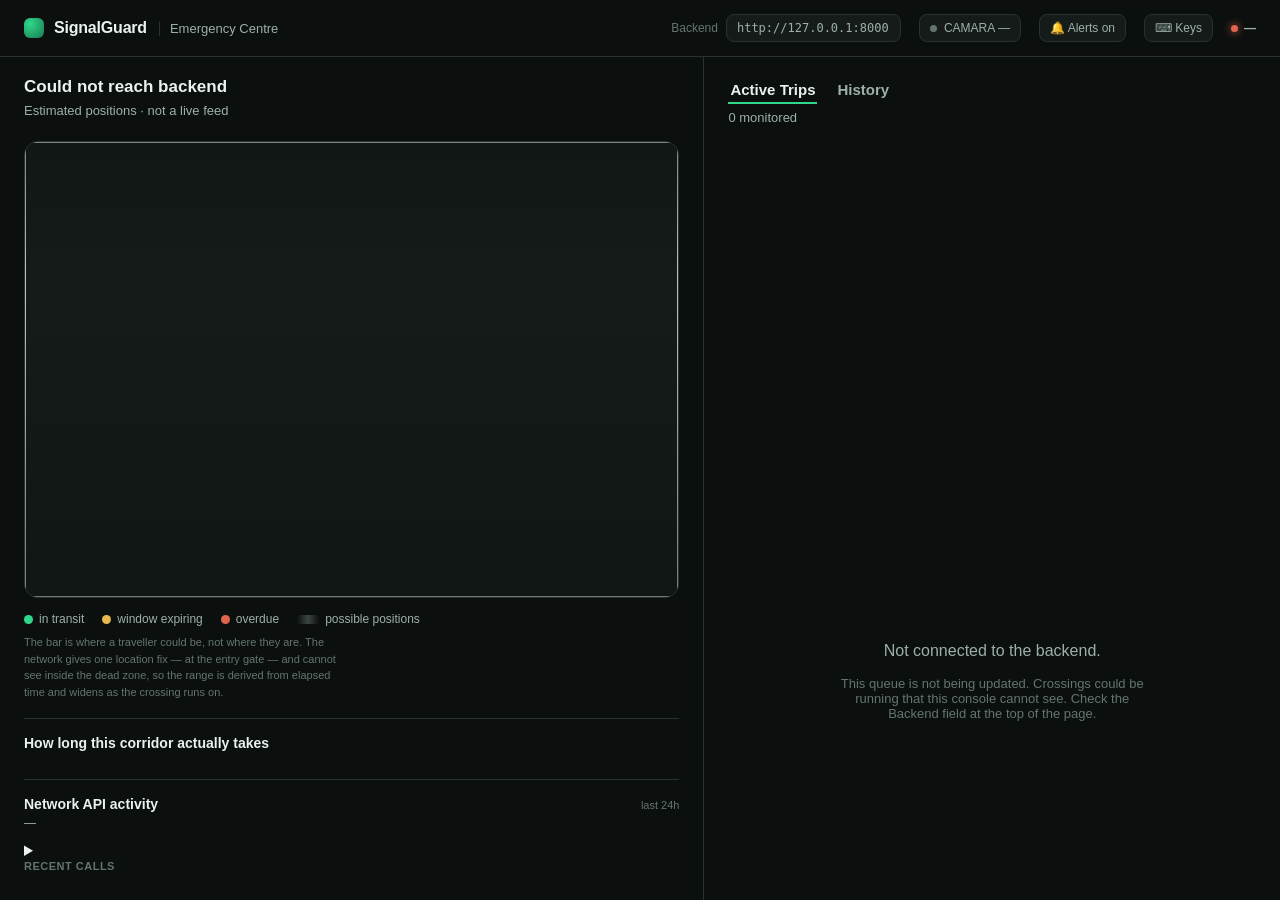
==== commit e4a4a3f3: "feat(dashboard): show the CAMARA calls behind the queue - Top-bar counter (calls, APIs exercised, fa" ====
--- a/dashboard/index.html
+++ b/dashboard/index.html
@@ -5,7 +5,8 @@
 <meta name="viewport" content="width=device-width, initial-scale=1" />
 <meta name="theme-color" content="#0b0f0e" />
 <title>SignalGuard — Emergency Centre</title>
-<link rel="stylesheet" href="css/style.css?v=6" />
+<link rel="icon" href="data:image/svg+xml,%3Csvg xmlns='http://www.w3.org/2000/svg' viewBox='0 0 32 32'%3E%3Crect width='32' height='32' rx='8' fill='%230b0f0e'/%3E%3Ccircle cx='16' cy='16' r='4' fill='%232fd98a'/%3E%3Ccircle cx='16' cy='16' r='9' fill='none' stroke='%232fd98a' stroke-opacity='.45' stroke-width='2'/%3E%3C/svg%3E" />
+<link rel="stylesheet" href="css/style.css?v=11" />
 </head>
 <body>
 
@@ -37,6 +38,13 @@
         inputmode="url"
       />
     </label>
+    <!-- Whether the network layer is answering, in the one place a
+         dispatcher is always looking. A degraded CAMARA API is the single
+         failure this console cannot infer from its own queue. -->
+    <a class="api-chip" id="api-chip" href="#api-panel-title" title="CAMARA network API activity">
+      <span class="api-chip-dot" aria-hidden="true"></span>
+      <span id="api-chip-text">CAMARA —</span>
+    </a>
     <button id="mute-toggle" class="mute-toggle" type="button" aria-pressed="false">🔔 Alerts on</button>
     <button id="shortcut-toggle" class="mute-toggle" type="button" aria-controls="shortcut-hint">⌨ Keys</button>
     <div class="live-indicator" id="live-indicator">
@@ -104,6 +112,34 @@
       <h3>How long this corridor actually takes</h3>
       <div id="stats-body"></div>
     </div>
+
+    <!-- The call layer the queue above is made of. Every trip on this
+         screen exists because a CAMARA Geofencing notification arrived,
+         and every figure in its detail panel came out of Congestion
+         Insights, Location Retrieval or a reachability check. When one of
+         those five APIs starts failing the queue does not turn red — it
+         goes quiet, which on this screen is indistinguishable from a calm
+         corridor. So the console shows the layer underneath it.
+
+         This is not the demo page's call log (demo.html) — that one is a
+         recording aid and lives on a page the console knows nothing
+         about. This is operational: /dashboard/api-activity is mounted in
+         every build, demo mode or not. -->
+    <section class="api-panel" id="api-panel" aria-labelledby="api-panel-title">
+      <div class="api-panel-head">
+        <h3 id="api-panel-title">Network API activity</h3>
+        <span class="api-window" id="api-window">last 24h</span>
+      </div>
+      <p class="api-lead" id="api-lead">—</p>
+      <ul class="api-list" id="api-list"></ul>
+      <details class="api-feed" id="api-feed">
+        <summary>
+          <span class="disclosure-title">Recent calls</span>
+          <span class="disclosure-lead" id="api-feed-lead"></span>
+        </summary>
+        <ol class="api-calls" id="api-calls"></ol>
+      </details>
+    </section>
     </div><!-- /#map-collapse -->
   </section>
 
@@ -150,6 +186,21 @@
       <div data-empty-offline hidden>
         <p>Not connected to the backend.</p>
         <p class="muted">This queue is not being updated. Crossings could be running that this console cannot see. Check the Backend field at the top of the page.</p>
+        <!-- Shown only on the hosted copy (see renderList): a reviewer who
+             opens the public URL is not looking at a broken console, they
+             are looking at a console with nothing to talk to, and those
+             two deserve different sentences. -->
+        <p class="muted" data-empty-hosted hidden>
+          This is the hosted build of the console. It is a client — the trip
+          queue, the corridor map and the CAMARA call log are all read from a
+          SignalGuard backend, and there is no public one to read from,
+          because the backend holds real phone numbers and calls a real
+          operator API with a real key. Start one locally in about five
+          minutes (<code>REVIEWERS.md</code> in the repository) and put its
+          address in the Backend field above. Serving this page from
+          <code>localhost</code> as well is the path that is guaranteed to
+          work; a browser may refuse the call from a page loaded over HTTPS.
+        </p>
       </div>
     </div>
   </section>
@@ -208,6 +259,19 @@
     <div id="detail-escalation"></div>
   </div>
 
+  <!-- Provenance for everything above it. The grid asks a dispatcher to
+       act on "congestion light, risk 0.62, last known 24.61, 39.42" —
+       four figures whose source is a third-party API call made minutes
+       ago. This is that call: which CAMARA API, which endpoint, what it
+       returned, how long it took. -->
+  <details class="decision-record disclosure" id="detail-api-block">
+    <summary>
+      <span class="disclosure-title">CAMARA calls for this crossing</span>
+      <span class="disclosure-lead" id="detail-api-lead"></span>
+    </summary>
+    <ol class="api-calls" id="detail-api-calls"></ol>
+  </details>
+
   <!-- Pinned to the bottom of the panel. These used to sit below both
        records, which on an escalated trip is a full screen of scrolling
        between reading the situation and being able to act on it. -->
@@ -235,6 +299,6 @@
      During the hackathon that meant a browser silently running a
      previous build of this file while the disk had the current one.
      Bump on every change. -->
-<script src="js/app.js?v=6"></script>
+<script src="js/app.js?v=11"></script>
 </body>
 </html>
--- a/dashboard/css/style.css
+++ b/dashboard/css/style.css
@@ -41,7 +41,10 @@
   padding: 10px 16px;
   border-radius: 8px;
   z-index: 100;
-  transform: translateY(-120%);
+  /* Far enough to actually clear the viewport. -120% of a ~41px box still
+     left a 4px sliver of bright accent green across the top-left corner on
+     every page load — small, but the first thing on screen. */
+  transform: translateY(-220%);
   transition: transform 150ms ease;
 }
 .skip-link:focus {
@@ -1212,3 +1215,178 @@
   font-size: 12.5px;
   line-height: 1.5;
 }
+
+
+/* ==========================================================================
+   Network API activity — the CAMARA call layer under the queue.
+
+   Styled as instrumentation rather than as content: monospace paths,
+   tabular numerals, status carried by a small coloured pip. It sits below
+   the corridor stats in the left column because it is a thing a dispatcher
+   consults, not a thing they watch — the topbar chip is what watches.
+   ========================================================================== */
+
+.api-chip {
+  display: inline-flex;
+  align-items: center;
+  gap: 7px;
+  background: var(--surface);
+  border: 1px solid var(--border);
+  border-radius: 8px;
+  padding: 6px 10px;
+  font-size: 12px;
+  color: var(--text-secondary);
+  text-decoration: none;
+  white-space: nowrap;
+  font-variant-numeric: tabular-nums;
+}
+.api-chip:hover { color: var(--text); border-color: var(--text-muted); }
+.api-chip-dot {
+  width: 7px; height: 7px;
+  border-radius: 50%;
+  background: var(--text-muted);
+  flex: none;
+}
+.api-chip.is-ok .api-chip-dot { background: var(--accent); }
+.api-chip.is-degraded .api-chip-dot { background: var(--amber); }
+.api-chip.is-down .api-chip-dot { background: var(--danger); }
+.api-chip.is-degraded, .api-chip.is-down { color: var(--text); }
+.api-chip.is-down { border-color: rgba(224,101,79,.55); }
+
+.api-panel {
+  margin-top: 18px;
+  padding-top: 16px;
+  border-top: 1px solid var(--border);
+}
+.api-panel-head {
+  display: flex;
+  align-items: baseline;
+  justify-content: space-between;
+  gap: 10px;
+}
+.api-panel h3 { margin: 0 0 4px; font-size: 14px; font-weight: 600; }
+.api-window { font-size: 11px; color: var(--text-muted); }
+.api-lead { margin: 0 0 12px; font-size: 12px; color: var(--text-secondary); }
+
+.api-list { list-style: none; margin: 0 0 12px; padding: 0; }
+.api-row {
+  display: grid;
+  grid-template-columns: 9px 1fr auto;
+  align-items: baseline;
+  gap: 10px;
+  padding: 7px 0;
+  border-bottom: 1px solid var(--border);
+}
+.api-row:last-child { border-bottom: 0; }
+/* An API with no calls yet is shown, not omitted: "we have not needed
+   Quality on Demand on this corridor yet" and "Quality on Demand is
+   refusing us" are different facts, and a missing row states neither. */
+.api-row.is-idle { opacity: 0.5; }
+.api-pip {
+  width: 9px; height: 9px;
+  border-radius: 50%;
+  background: var(--text-muted);
+  align-self: center;
+}
+.api-row.is-ok .api-pip { background: var(--accent); }
+.api-row.is-failed .api-pip { background: var(--danger); }
+.api-name { font-size: 13px; color: var(--text); }
+.api-spec {
+  display: block;
+  font-family: ui-monospace, "SF Mono", Menlo, Consolas, monospace;
+  font-size: 10.5px;
+  color: var(--text-muted);
+  margin-top: 2px;
+}
+.api-count {
+  font-size: 12px;
+  color: var(--text-secondary);
+  text-align: right;
+  font-variant-numeric: tabular-nums;
+  white-space: nowrap;
+}
+.api-count .api-fail { color: var(--danger); }
+
+.api-calls {
+  list-style: none;
+  margin: 0;
+  padding: 0;
+  display: flex;
+  flex-direction: column;
+  gap: 1px;
+}
+.api-call {
+  display: grid;
+  grid-template-columns: auto auto 1fr auto;
+  align-items: baseline;
+  gap: 8px;
+  padding: 6px 8px;
+  background: var(--bg);
+  border: 1px solid var(--border);
+  border-radius: 8px;
+  font-size: 11.5px;
+}
+.api-call-status {
+  font-family: ui-monospace, "SF Mono", Menlo, Consolas, monospace;
+  font-weight: 700;
+  color: var(--accent);
+  font-variant-numeric: tabular-nums;
+}
+.api-call.is-failed .api-call-status { color: var(--danger); }
+.api-call.is-failed { border-color: rgba(224,101,79,.45); }
+.api-call-method {
+  font-family: ui-monospace, "SF Mono", Menlo, Consolas, monospace;
+  font-size: 10px;
+  color: var(--text-muted);
+  letter-spacing: 0.4px;
+}
+.api-call-path {
+  font-family: ui-monospace, "SF Mono", Menlo, Consolas, monospace;
+  color: var(--text-secondary);
+  overflow-wrap: anywhere;
+}
+.api-call-api { display: block; color: var(--text); font-family: inherit; font-size: 11.5px; }
+.api-call-meta {
+  color: var(--text-muted);
+  text-align: right;
+  font-variant-numeric: tabular-nums;
+  white-space: nowrap;
+}
+.api-feed { margin-top: 4px; }
+.api-feed > summary { margin-bottom: 8px; }
+
+/* A network fix that cannot be where the traveller is. See
+   fixOffCorridorKm() in app.js — this is the caveat, not a style flourish:
+   the number above it is the one a dispatcher would otherwise read to a
+   search team. */
+.coord-note {
+  margin: 6px 0 0;
+  font-size: 11.5px;
+  line-height: 1.45;
+  color: var(--amber);
+}
+
+/* "Never attempted" is not a failure. See apiCallRow() — a channel with no
+   credentials configured is a build fact, and rendering it in the same red
+   as a rejected CAMARA call teaches a dispatcher to stop reading the red. */
+.api-call.is-skipped { border-style: dashed; }
+.api-call.is-skipped .api-call-status { color: var(--text-muted); font-weight: 600; }
+.api-count .api-skip { color: var(--text-muted); }
+
+/* The hosted-copy explanation in the empty state. Longer than the rest of
+   that block on purpose — it is the only text a reviewer who opens the
+   public URL has to go on. */
+.empty-state [data-empty-hosted] {
+  max-width: 52ch;
+  margin: 14px auto 0;
+  text-align: left;
+  line-height: 1.6;
+}
+.empty-state code {
+  font-family: ui-monospace, "SF Mono", Menlo, Consolas, monospace;
+  font-size: 0.92em;
+  background: var(--surface);
+  border: 1px solid var(--border);
+  border-radius: 5px;
+  padding: 1px 5px;
+}
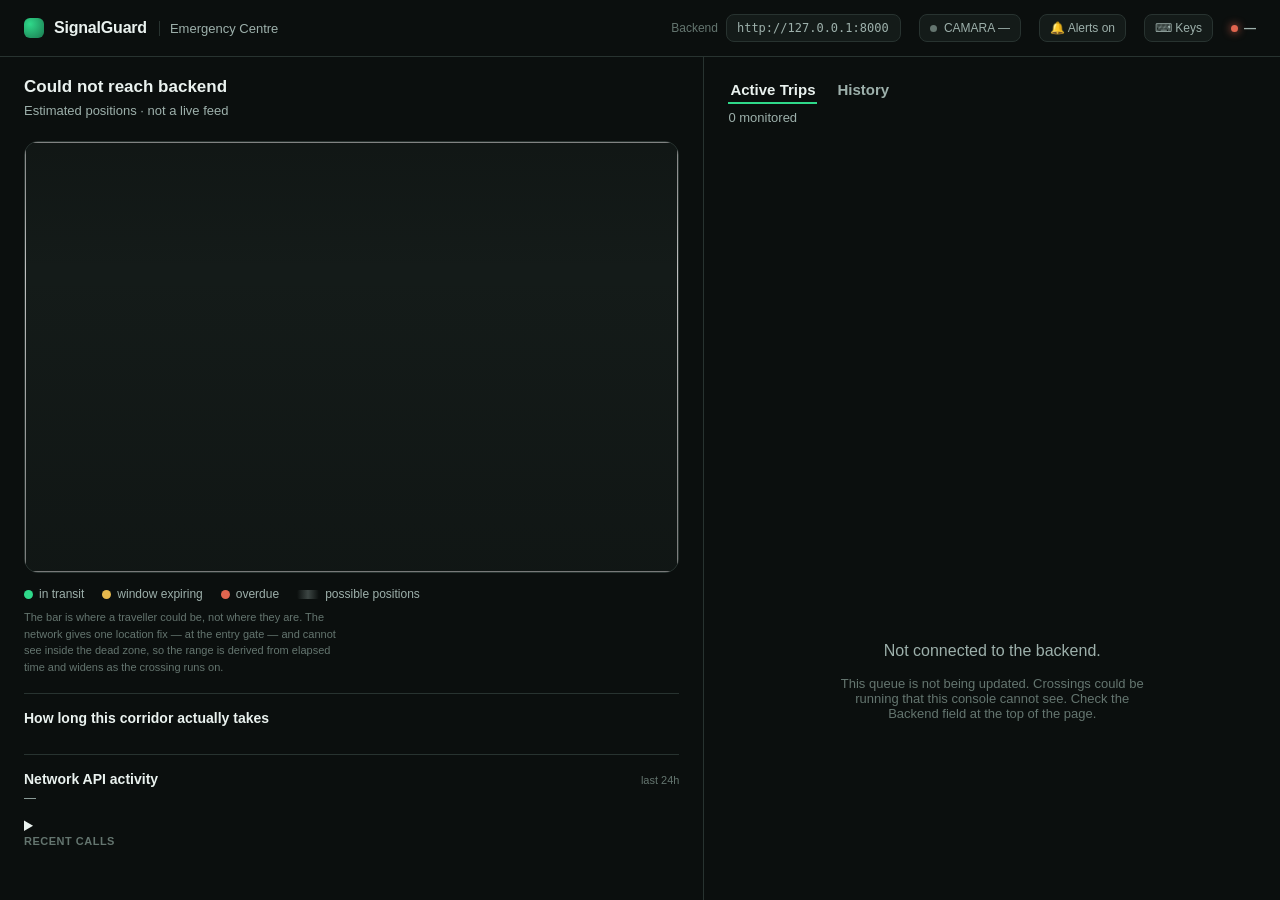
==== commit d9e85e78: "docs: rewrite README for submission, minor dashboard polish Rewrite README.md as a professional subm" ====
--- a/dashboard/index.html
+++ b/dashboard/index.html
@@ -6,7 +6,7 @@
 <meta name="theme-color" content="#0b0f0e" />
 <title>SignalGuard — Emergency Centre</title>
 <link rel="icon" href="data:image/svg+xml,%3Csvg xmlns='http://www.w3.org/2000/svg' viewBox='0 0 32 32'%3E%3Crect width='32' height='32' rx='8' fill='%230b0f0e'/%3E%3Ccircle cx='16' cy='16' r='4' fill='%232fd98a'/%3E%3Ccircle cx='16' cy='16' r='9' fill='none' stroke='%232fd98a' stroke-opacity='.45' stroke-width='2'/%3E%3C/svg%3E" />
-<link rel="stylesheet" href="css/style.css?v=11" />
+<link rel="stylesheet" href="css/style.css?v=14" />
 </head>
 <body>
 
@@ -299,6 +299,6 @@
      During the hackathon that meant a browser silently running a
      previous build of this file while the disk had the current one.
      Bump on every change. -->
-<script src="js/app.js?v=11"></script>
+<script src="js/app.js?v=12"></script>
 </body>
 </html>
--- a/dashboard/css/style.css
+++ b/dashboard/css/style.css
@@ -195,15 +195,13 @@
   padding: 20px 24px;
 }
 
-/* App-like fixed-viewport shell with internally-scrolling panels — only
-   once there's room for the two-column grid it's designed for. Below
-   that, .layout stacks (see the bottom media query) and the whole page
-   scrolls normally instead; forcing overflow:hidden there would trap
-   content no viewport had room to show. */
+/* The whole page scrolls as one document at every width. The map column
+   holds more than a viewport of content (map, stats, Network API activity),
+   so a fixed-viewport shell either clipped it or split scrolling between
+   panels. The map keeps a fixed height (see .map-frame below) rather than
+   flexing to fill a column that no longer has a set height. */
 @media (min-width: 861px) {
-  body { height: 100vh; overflow: hidden; }
-  .layout { overflow: hidden; }
-  .map-panel, .list-panel { overflow: hidden; }
+  .map-collapse { flex: none; }
 }
 
 .panel-head { flex: none; margin-bottom: 14px; }
@@ -220,6 +218,12 @@
   overflow: hidden;
   background: var(--surface);
   border: 1px solid var(--border);
+}
+
+/* Fixed height in the scrolling desktop column (see the min-width:861px
+   block above). Declared after the base rule so it wins over flex:1. */
+@media (min-width: 861px) {
+  .map-frame { flex: none; height: clamp(260px, 48vh, 560px); }
 }
 
 .map-frame img {
